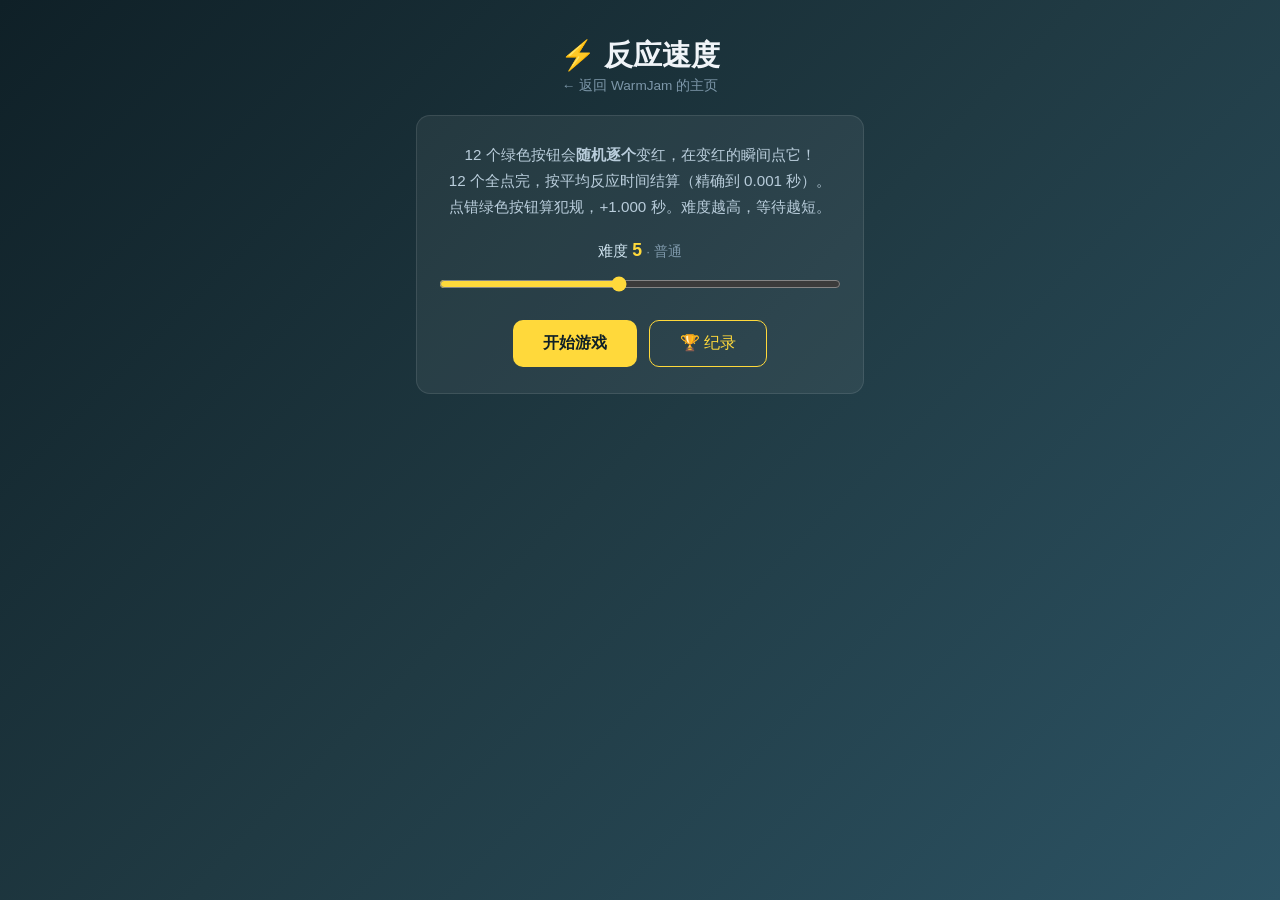
==== reaction.html @ 95dd884a "新增小游戏：反应速度" ====
<!DOCTYPE html>
<html lang="zh-CN">
<head>
<meta charset="UTF-8">
<meta name="viewport" content="width=device-width, initial-scale=1.0, maximum-scale=1.0, user-scalable=no">
<title>⚡ 反应速度 · WarmJam 的小游戏</title>
<style>
  * { margin: 0; padding: 0; box-sizing: border-box; -webkit-tap-highlight-color: transparent; }
  body {
    font-family: -apple-system, "PingFang SC", "Microsoft YaHei", sans-serif;
    background: linear-gradient(135deg, #0f2027, #203a43, #2c5364);
    color: #f0f4f8; min-height: 100vh;
  }
  .wrap { max-width: 480px; margin: 0 auto; padding: 24px 16px 64px; }
  header { text-align: center; padding: 12px 0 20px; }
  header h1 { font-size: 1.8rem; }
  header a { color: #7d97a9; font-size: .85rem; text-decoration: none; }
  header a:hover { color: #ffd93b; }
  .screen.hidden { display: none; }
  .card {
    background: rgba(255,255,255,.06); border: 1px solid rgba(255,255,255,.1);
    border-radius: 14px; padding: 26px 22px; text-align: center;
  }
  .card p.desc { color: #b9cddb; font-size: .95rem; line-height: 1.7; margin-bottom: 20px; }
  .diff-box { margin: 6px 0 22px; }
  .diff-box label { font-size: .95rem; color: #cfe3ef; }
  .diff-box label b { color: #ffd93b; font-size: 1.1rem; }
  input[type=range] { width: 100%; margin: 14px 0 6px; accent-color: #ffd93b; }
  .diff-tag { font-size: .85rem; color: #7d97a9; }
  .btns { display: flex; gap: 12px; justify-content: center; flex-wrap: wrap; }
  .btn {
    display: inline-block; border: none; cursor: pointer; text-decoration: none;
    color: #0f2027; font-weight: 700; background: #ffd93b;
    padding: 12px 30px; border-radius: 10px; font-size: 1rem;
    transition: transform .15s;
  }
  .btn:hover { transform: translateY(-2px); }
  .btn.ghost { background: transparent; color: #ffd93b; border: 1.5px solid #ffd93b; font-weight: 500; }
  .btn:disabled { opacity: .5; cursor: default; transform: none; }
  .hud {
    display: flex; justify-content: space-between; align-items: center;
    margin-bottom: 12px; font-size: 1rem; color: #cfe3ef;
  }
  .hud b { color: #ffd93b; font-size: 1.25rem; margin-left: 6px; }
  #rStatus {
    text-align: center; font-size: 1.1rem; font-weight: 700; color: #ffd93b;
    min-height: 1.8em; margin-bottom: 10px;
  }
  .r-grid {
    display: grid; grid-template-columns: repeat(4, 1fr); gap: 10px;
    max-width: 430px; margin: 0 auto;
  }
  @media (max-width: 430px) { .r-grid { grid-template-columns: repeat(3, 1fr); } }
  .r-btn {
    aspect-ratio: 1/1; border: none; border-radius: 14px; cursor: pointer;
    background: #2fbf71; color: #06281a; font-size: 1.1rem; font-weight: 800;
    font-family: ui-monospace, SFMono-Regular, monospace;
    transition: background .08s, transform .06s;
    touch-action: manipulation; user-select: none; -webkit-user-select: none;
  }
  .r-btn.armed { background: #ff5252; color: #fff; transform: scale(1.05); }
  .r-btn.done { background: rgba(255,255,255,.1); color: #9fb3c2; cursor: default; font-size: .8rem; }
  @keyframes foulShake {
    0%, 100% { transform: translateX(0); }
    25% { transform: translateX(-5px); } 75% { transform: translateX(5px); }
  }
  .r-btn.foul-flash { animation: foulShake .25s; }
  .r-hint { text-align: center; color: #7d97a9; font-size: .8rem; margin-top: 12px; }
  #over .card h2 { margin-bottom: 10px; }
  #over .score-big { font-size: 2.6rem; color: #ffd93b; font-weight: 800; margin: 8px 0; }
  #over .foul-line { color: #b9cddb; margin-bottom: 6px; }
  #rankMsg { min-height: 1.6em; color: #b9cddb; margin-bottom: 14px; }
  #rankMsg.good { color: #3ddc84; font-weight: 700; }
  .nick-row { margin-bottom: 18px; color: #cfe3ef; font-size: .95rem; }
  .nick-row input {
    margin-left: 8px; padding: 8px 12px; border-radius: 8px; font-size: 1rem; width: 150px;
    border: 1px solid rgba(255,255,255,.25); background: rgba(0,0,0,.3); color: #fff;
  }
  table.board { width: 100%; border-collapse: collapse; margin: 8px 0 4px; font-size: .85rem; }
  table.board th, table.board td { padding: 8px 4px; border-bottom: 1px solid rgba(255,255,255,.08); }
  table.board th { color: #7d97a9; font-weight: 500; }
  table.board tr.me td { color: #ffd93b; font-weight: 700; }
  .empty { color: #7d97a9; padding: 24px 0; }
  .hint { color: #7d97a9; font-size: .78rem; line-height: 1.6; margin-top: 10px; }
  .back-row { margin-top: 18px; }
</style>
</head>
<body>
<div class="wrap">
  <header>
    <h1>⚡ 反应速度</h1>
    <a href="index.html">← 返回 WarmJam 的主页</a>
  </header>

  <!-- 菜单 -->
  <div id="menu" class="screen">
    <div class="card">
      <p class="desc">12 个绿色按钮会<strong>随机逐个</strong>变红，在变红的瞬间点它！<br>
      12 个全点完，按平均反应时间结算（精确到 0.001 秒）。<br>
      点错绿色按钮算犯规，+1.000 秒。难度越高，等待越短。</p>
      <div class="diff-box">
        <label>难度 <b id="diffVal">5</b> <span class="diff-tag" id="diffTag"></span></label>
        <input type="range" id="diff" min="1" max="10" value="5" step="1">
      </div>
      <div class="btns">
        <button class="btn" id="startBtn">开始游戏</button>
        <button class="btn ghost" id="recordsBtn">🏆 纪录</button>
      </div>
    </div>
  </div>

  <!-- 排行榜 -->
  <div id="records" class="screen hidden">
    <div class="card">
      <h2 style="margin-bottom:12px">🏆 最快纪录</h2>
      <div id="board"></div>
      <div class="back-row"><button class="btn ghost" id="backBtn">返回</button></div>
    </div>
  </div>

  <!-- 游戏 -->
  <div id="game" class="screen hidden">
    <div class="hud">
      <span>已完成<b id="hudDone">0/12</b></span>
      <span>犯规<b id="hudFoul">0</b></span>
    </div>
    <p id="rStatus"></p>
    <div class="r-grid" id="rGrid"></div>
    <p class="r-hint">只点变红的按钮，点绿的会犯规</p>
  </div>

  <!-- 结算 -->
  <div id="over" class="screen hidden">
    <div class="card">
      <h2>测试完成</h2>
      <div class="score-big" id="finalScore">0.000 秒</div>
      <p class="foul-line" id="foulLine"></p>
      <p id="rankMsg"></p>
      <div class="nick-row">昵称 <input id="nick" maxlength="16" placeholder="默认用设备识别码"></div>
      <div class="btns">
        <button class="btn" id="submitBtn">提交成绩</button>
        <button class="btn ghost" id="retryBtn">再来一局</button>
        <button class="btn ghost" id="menuBtn">返回菜单</button>
      </div>
    </div>
  </div>
</div>

<script src="leaderboard.js"></script>
<script>
(function () {
  'use strict';
  var BIN_URL = 'https://api.npoint.io/ecbe01443f39a5a8caad'; // 反应速度全站排行榜
  var N = 12, PENALTY_MS = 1000;

  var board = WJBoard.create({
    binUrl: BIN_URL,
    localKey: 'wj_board_reaction',
    lowerBetter: true,
    decimals: 3,
    scoreLabel: '平均用时(秒)'
  });

  function $(id) { return document.getElementById(id); }
  function show(name) {
    ['menu', 'records', 'game', 'over'].forEach(function (s) {
      $(s).classList.toggle('hidden', s !== name);
    });
    window.scrollTo(0, 0);
  }

  // ---- 难度 ----
  var diffInput = $('diff'), diffVal = $('diffVal'), diffTag = $('diffTag');
  function diffName(d) {
    if (d <= 2) return '入门'; if (d <= 4) return '简单';
    if (d <= 6) return '普通'; if (d <= 8) return '困难'; return '地狱';
  }
  function refreshDiff() {
    diffVal.textContent = diffInput.value;
    diffTag.textContent = '· ' + diffName(+diffInput.value);
  }
  diffInput.addEventListener('input', refreshDiff);
  refreshDiff();

  // ---- 排行榜 ----
  $('recordsBtn').addEventListener('click', function () {
    show('records');
    var el = $('board');
    el.innerHTML = '<p class="empty">加载中…</p>';
    board.load().then(function (res) { board.render(el, res.list, res.remote); });
  });
  $('backBtn').addEventListener('click', function () { show('menu'); });

  // ---- 游戏 ----
  var grid = $('rGrid'), statusEl = $('rStatus');
  var btns = [], order = [], redIdx = -1, redTime = 0;
  var done = 0, totalMs = 0, fouls = 0, timer = null, state = 'idle', diff = 5;

  function shuffle(a) {
    for (var i = a.length - 1; i > 0; i--) {
      var j = Math.floor(Math.random() * (i + 1));
      var t = a[i]; a[i] = a[j]; a[j] = t;
    }
    return a;
  }
  function updateHud() {
    $('hudDone').textContent = done + '/' + N;
    $('hudFoul').textContent = fouls;
  }
  // 难度越高，两次变红之间的随机等待越短
  function delayFor(d) {
    var minD = 1000 - (d - 1) * 72;   // 1级1000ms → 10级约350ms
    var maxD = 2200 - (d - 1) * 155;  // 1级2200ms → 10级约800ms
    return minD + Math.random() * (maxD - minD);
  }
  function scheduleNext() {
    state = 'waiting';
    statusEl.textContent = '准备… 👀';
    timer = setTimeout(function () {
      redIdx = order[done];
      btns[redIdx].classList.add('armed');
      redTime = performance.now();
      state = 'armed';
      statusEl.textContent = '点它！';
    }, delayFor(diff));
  }
  function onBtn(i) {
    var b = btns[i];
    if (b.classList.contains('done')) return;
    if (state === 'armed' && i === redIdx) {
      var rt = performance.now() - redTime; // 毫秒，含小数
      totalMs += rt;
      done++;
      b.classList.remove('armed');
      b.classList.add('done');
      b.textContent = (rt / 1000).toFixed(3);
      state = 'idle';
      updateHud();
      if (done >= N) { finish(); } else { scheduleNext(); }
    } else {
      // 犯规：点了绿色按钮
      fouls++;
      totalMs += PENALTY_MS;
      b.classList.remove('foul-flash');
      void b.offsetWidth;
      b.classList.add('foul-flash');
      statusEl.textContent = '犯规！+1.000 秒';
      updateHud();
    }
  }
  function startGame() {
    diff = +diffInput.value;
    order = shuffle(Array.apply(null, { length: N }).map(function (_, i) { return i; }));
    done = 0; totalMs = 0; fouls = 0; redIdx = -1; state = 'idle';
    clearTimeout(timer);
    grid.innerHTML = '';
    btns = [];
    for (var i = 0; i < N; i++) {
      (function (idx) {
        var b = document.createElement('button');
        b.className = 'r-btn';
        b.textContent = idx + 1;
        b.setAttribute('aria-label', '按钮' + (idx + 1));
        b.addEventListener('click', function () { onBtn(idx); });
        grid.appendChild(b);
        btns.push(b);
      })(i);
    }
    updateHud();
    show('game');
    scheduleNext();
  }
  function finish() {
    clearTimeout(timer);
    state = 'over';
    var avg = totalMs / N / 1000; // 秒
    var avgRound = Math.round(avg * 1000) / 1000;
    show('over');
    $('finalScore').textContent = avgRound.toFixed(3) + ' 秒';
    $('foulLine').textContent = fouls ? ('犯规 ' + fouls + ' 次（含罚时）') : '零犯规，漂亮！';
    $('rankMsg').textContent = '';
    $('rankMsg').className = '';
    var nickInput = $('nick');
    if (!nickInput.value) nickInput.value = board.getName();
    $('submitBtn').disabled = false;
    $('submitBtn').onclick = function () {
      var name = nickInput.value.trim() || board.pid;
      board.saveName(nickInput.value.trim());
      $('submitBtn').disabled = true;
      $('rankMsg').textContent = '提交中…';
      board.submit({ name: name, score: avgRound, diff: diff }).then(function (r) {
        var msg = $('rankMsg');
        if (r.rank >= 0) {
          msg.textContent = r.remote
            ? '🎉 上榜！全站第 ' + (r.rank + 1) + ' 名'
            : '🎉 已记入本机纪录（离线）';
          msg.className = 'good';
        } else {
          msg.textContent = r.remote ? '未进入前十，继续加油！' : '提交失败，已记入本机';
          msg.className = '';
        }
      });
    };
  }

  $('startBtn').addEventListener('click', startGame);
  $('retryBtn').addEventListener('click', startGame);
  $('menuBtn').addEventListener('click', function () { clearTimeout(timer); show('menu'); });
})();
</script>
</body>
</html>
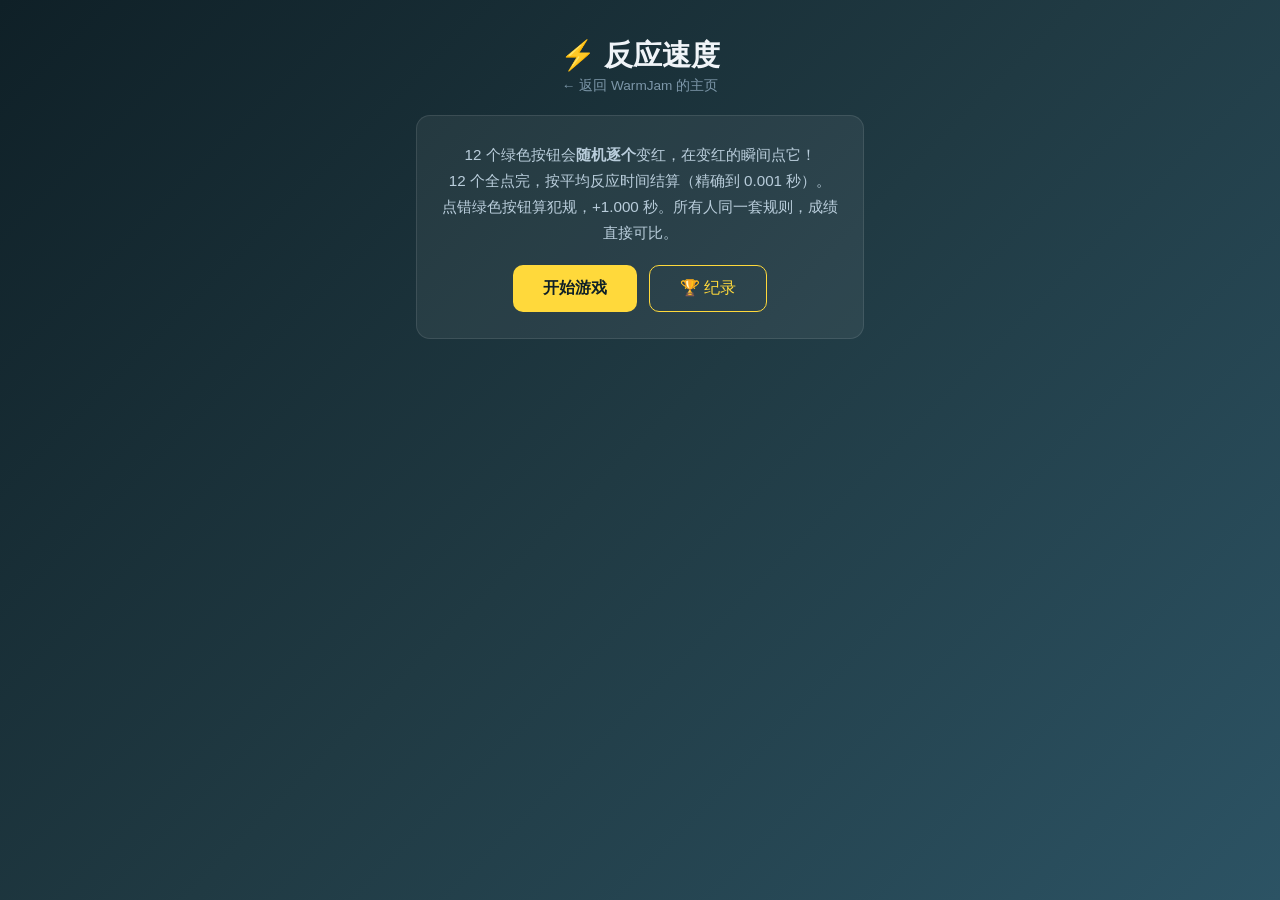
==== commit 569e38ba: "反应速度：去掉难度，所有人同一套规则" ====
--- a/reaction.html
+++ b/reaction.html
@@ -97,11 +97,7 @@
     <div class="card">
       <p class="desc">12 个绿色按钮会<strong>随机逐个</strong>变红，在变红的瞬间点它！<br>
       12 个全点完，按平均反应时间结算（精确到 0.001 秒）。<br>
-      点错绿色按钮算犯规，+1.000 秒。难度越高，等待越短。</p>
-      <div class="diff-box">
-        <label>难度 <b id="diffVal">5</b> <span class="diff-tag" id="diffTag"></span></label>
-        <input type="range" id="diff" min="1" max="10" value="5" step="1">
-      </div>
+      点错绿色按钮算犯规，+1.000 秒。所有人同一套规则，成绩直接可比。</p>
       <div class="btns">
         <button class="btn" id="startBtn">开始游戏</button>
         <button class="btn ghost" id="recordsBtn">🏆 纪录</button>
@@ -158,7 +154,8 @@
     localKey: 'wj_board_reaction',
     lowerBetter: true,
     decimals: 3,
-    scoreLabel: '平均用时(秒)'
+    scoreLabel: '平均用时(秒)',
+    hideDiff: true // 无难度，所有人同一套规则
   });
 
   function $(id) { return document.getElementById(id); }
@@ -168,19 +165,6 @@
     });
     window.scrollTo(0, 0);
   }
-
-  // ---- 难度 ----
-  var diffInput = $('diff'), diffVal = $('diffVal'), diffTag = $('diffTag');
-  function diffName(d) {
-    if (d <= 2) return '入门'; if (d <= 4) return '简单';
-    if (d <= 6) return '普通'; if (d <= 8) return '困难'; return '地狱';
-  }
-  function refreshDiff() {
-    diffVal.textContent = diffInput.value;
-    diffTag.textContent = '· ' + diffName(+diffInput.value);
-  }
-  diffInput.addEventListener('input', refreshDiff);
-  refreshDiff();
 
   // ---- 排行榜 ----
   $('recordsBtn').addEventListener('click', function () {
@@ -194,7 +178,7 @@
   // ---- 游戏 ----
   var grid = $('rGrid'), statusEl = $('rStatus');
   var btns = [], order = [], redIdx = -1, redTime = 0;
-  var done = 0, totalMs = 0, fouls = 0, timer = null, state = 'idle', diff = 5;
+  var done = 0, totalMs = 0, fouls = 0, timer = null, state = 'idle';
 
   function shuffle(a) {
     for (var i = a.length - 1; i > 0; i--) {
@@ -207,11 +191,9 @@
     $('hudDone').textContent = done + '/' + N;
     $('hudFoul').textContent = fouls;
   }
-  // 难度越高，两次变红之间的随机等待越短
-  function delayFor(d) {
-    var minD = 1000 - (d - 1) * 72;   // 1级1000ms → 10级约350ms
-    var maxD = 2200 - (d - 1) * 155;  // 1级2200ms → 10级约800ms
-    return minD + Math.random() * (maxD - minD);
+  // 所有人同一套：两次变红之间随机等待 700~1600ms
+  function nextDelay() {
+    return 700 + Math.random() * 900;
   }
   function scheduleNext() {
     state = 'waiting';
@@ -222,7 +204,7 @@
       redTime = performance.now();
       state = 'armed';
       statusEl.textContent = '点它！';
-    }, delayFor(diff));
+    }, nextDelay());
   }
   function onBtn(i) {
     var b = btns[i];
@@ -249,7 +231,6 @@
     }
   }
   function startGame() {
-    diff = +diffInput.value;
     order = shuffle(Array.apply(null, { length: N }).map(function (_, i) { return i; }));
     done = 0; totalMs = 0; fouls = 0; redIdx = -1; state = 'idle';
     clearTimeout(timer);
@@ -288,7 +269,7 @@
       board.saveName(nickInput.value.trim());
       $('submitBtn').disabled = true;
       $('rankMsg').textContent = '提交中…';
-      board.submit({ name: name, score: avgRound, diff: diff }).then(function (r) {
+      board.submit({ name: name, score: avgRound, diff: 5 }).then(function (r) {
         var msg = $('rankMsg');
         if (r.rank >= 0) {
           msg.textContent = r.remote
